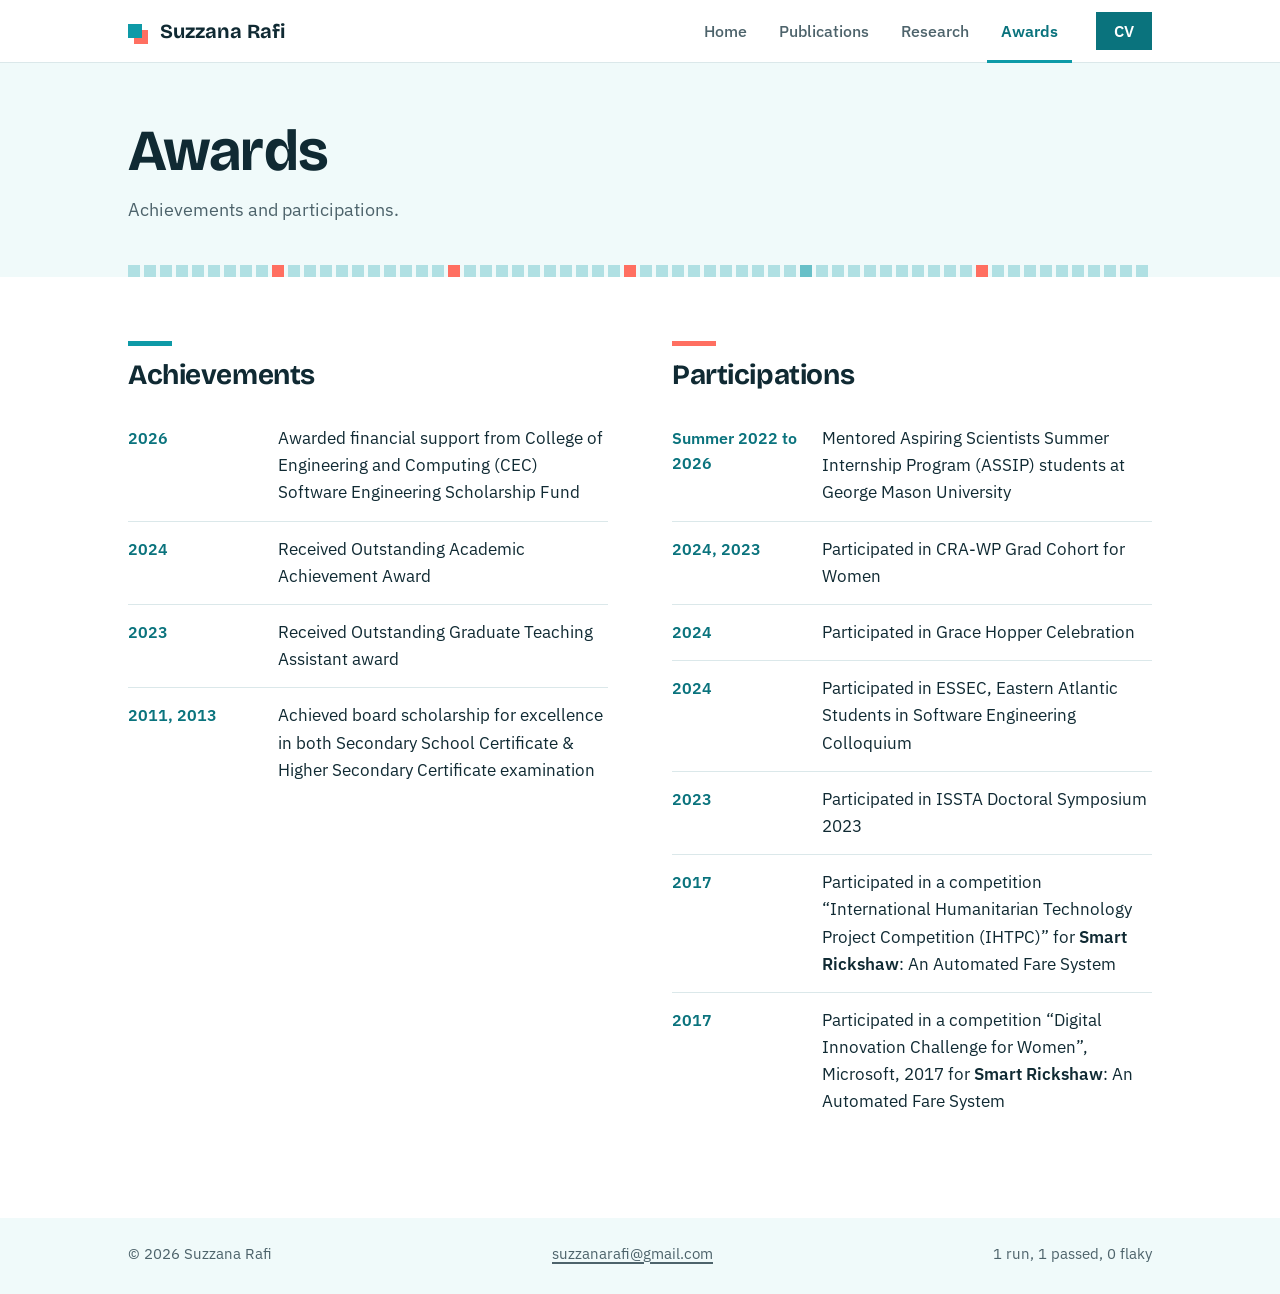
==== awards.html @ 26b9f274 "Add files via upload" ====
<!DOCTYPE html>
<html lang="en">
<head>
<meta charset="UTF-8">
<meta name="viewport" content="width=device-width, initial-scale=1.0">
<title>Awards | Suzzana Rafi</title>
<meta name="description" content="Achievements and participations of Suzzana Rafi.">
<link rel="icon" href="data:image/svg+xml,%3Csvg xmlns='http://www.w3.org/2000/svg' viewBox='0 0 32 32'%3E%3Crect x='10' y='10' width='20' height='20' fill='%23ff6f61'/%3E%3Crect x='2' y='2' width='20' height='20' fill='%230e9aa7'/%3E%3C/svg%3E">
<link rel="preconnect" href="https://fonts.googleapis.com">
<link rel="preconnect" href="https://fonts.gstatic.com" crossorigin>
<link href="https://fonts.googleapis.com/css2?family=Bricolage+Grotesque:opsz,wght@12..96,400..800&amp;family=IBM+Plex+Sans:ital,wght@0,400;0,500;0,600;1,400&amp;display=swap" rel="stylesheet">
<link rel="stylesheet" href="style.css">
</head>
<body>

<header class="top">
  <div class="wrap top-in">
    <a class="brand" href="index.html"><span class="brand-mark" aria-hidden="true"></span>Suzzana Rafi</a>
    <nav class="tabs" aria-label="Main">
        <a href="index.html">Home</a>
        <a href="publications.html">Publications</a>
        <a href="research.html">Research</a>
        <a href="awards.html" aria-current="page">Awards</a>
    </nav>
    <a class="cv-link" href="Suzzana_Rafi_CV.pdf">CV</a>
  </div>
</header>

<main>
<section class="band">
  <div class="wrap">
    <h1>Awards</h1>
    <p>Achievements and participations.</p>
    <div class="runs" aria-hidden="true"></div>
  </div>
</section>

<section class="section">
  <div class="wrap split">
    <div>
      <div class="sec-head"><h2>Achievements</h2></div>
    <ul class="rows">
      <li><span class="when">2026</span><span class="what">Awarded financial support from College of Engineering and Computing (CEC) Software Engineering Scholarship Fund</span></li>
      <li><span class="when">2024</span><span class="what">Received Outstanding Academic Achievement Award</span></li>
      <li><span class="when">2023</span><span class="what">Received Outstanding Graduate Teaching Assistant award</span></li>
      <li><span class="when">2011, 2013</span><span class="what">Achieved board scholarship for excellence in both Secondary School Certificate &amp; Higher Secondary Certificate examination</span></li>
    </ul>
    </div>
    <div>
      <div class="sec-head alt"><h2>Participations</h2></div>
    <ul class="rows">
      <li><span class="when">Summer 2022 to 2026</span><span class="what">Mentored Aspiring Scientists Summer Internship Program (ASSIP) students at George Mason University</span></li>
      <li><span class="when">2024, 2023</span><span class="what">Participated in CRA-WP Grad Cohort for Women</span></li>
      <li><span class="when">2024</span><span class="what">Participated in Grace Hopper Celebration</span></li>
      <li><span class="when">2024</span><span class="what">Participated in ESSEC, Eastern Atlantic Students in Software Engineering Colloquium</span></li>
      <li><span class="when">2023</span><span class="what">Participated in ISSTA Doctoral Symposium 2023</span></li>
      <li><span class="when">2017</span><span class="what">Participated in a competition &ldquo;International Humanitarian Technology Project Competition (IHTPC)&rdquo; for <b>Smart Rickshaw</b>: An Automated Fare System</span></li>
      <li><span class="when">2017</span><span class="what">Participated in a competition &ldquo;Digital Innovation Challenge for Women&rdquo;, Microsoft, 2017 for <b>Smart Rickshaw</b>: An Automated Fare System</span></li>
    </ul>
    </div>
  </div>
</section>
</main>

<footer class="foot">
  <div class="wrap foot-in">
    <span>&copy; 2026 Suzzana Rafi</span>
    <a href="mailto:suzzanarafi@gmail.com">suzzanarafi@gmail.com</a>
    <span>1 run, 1 passed, 0 flaky</span>
  </div>
</footer>

<script src="site.js"></script>
</body>
</html>
---- style.css ----
/* Suzzana Rafi — site styles
   To change the colours, edit the values in :root below. */

:root {
  --primary: #0e9aa7;        /* teal: tabs, buttons, links */
  --primary-deep: #0a737d;   /* teal for text on white */
  --primary-tint: #dff5f6;
  --accent: #ff6f61;         /* coral: small highlights */
  --accent-deep: #bd4034;
  --accent-tint: #ffe5e1;
  --ink: #102a33;
  --ink-soft: #4d636b;
  --line: #dbe8ea;
  --bg: #ffffff;
  --band: #f0fafa;
  --display: "Bricolage Grotesque", "IBM Plex Sans", system-ui, sans-serif;
  --body: "IBM Plex Sans", system-ui, -apple-system, "Segoe UI", sans-serif;
  color-scheme: light;
}

* { box-sizing: border-box; margin: 0; padding: 0; }

html { -webkit-text-size-adjust: 100%; }

body {
  background: var(--bg);
  color: var(--ink);
  font-family: var(--body);
  font-size: 17px;
  line-height: 1.6;
  min-height: 100vh;
  display: flex;
  flex-direction: column;
}

main { flex: 1; }

.wrap {
  width: 100%;
  max-width: 1080px;
  margin: 0 auto;
  padding: 0 28px;
}

a { color: var(--primary-deep); text-decoration-thickness: 1.5px; text-underline-offset: 3px; }
a:hover { color: var(--accent-deep); }
a:focus-visible, button:focus-visible { outline: 3px solid var(--accent); outline-offset: 2px; }

h1, h2, h3 { font-family: var(--display); line-height: 1.12; letter-spacing: -0.015em; }

/* ---------- Top bar and tabs ---------- */

.top {
  position: sticky;
  top: 0;
  z-index: 10;
  background: var(--bg);
  border-bottom: 1px solid var(--line);
}

.top-in {
  display: flex;
  align-items: stretch;
  gap: 24px;
  min-height: 62px;
}

.brand {
  display: flex;
  align-items: center;
  gap: 10px;
  font-family: var(--display);
  font-weight: 700;
  font-size: 20px;
  color: var(--ink);
  text-decoration: none;
  white-space: nowrap;
}
.brand:hover { color: var(--ink); }
.brand-mark {
  width: 14px;
  height: 14px;
  background: var(--primary);
  box-shadow: 6px 6px 0 var(--accent);
  margin-right: 8px;
}

.tabs {
  display: flex;
  align-items: stretch;
  gap: 4px;
  margin-left: auto;
}
.tabs a {
  display: flex;
  align-items: center;
  padding: 3px 14px 0;
  font-size: 16px;
  font-weight: 500;
  color: var(--ink-soft);
  text-decoration: none;
  white-space: nowrap;
  border-bottom: 3px solid transparent;
  margin-bottom: -1px;
}
.tabs a:hover { color: var(--primary-deep); background: var(--band); }
.tabs a[aria-current="page"] {
  color: var(--primary-deep);
  font-weight: 600;
  border-bottom-color: var(--primary);
}

.cv-link {
  align-self: center;
  padding: 7px 18px;
  background: var(--primary-deep);
  font-size: 15.5px;
  font-weight: 600;
  color: #fff;
  text-decoration: none;
  white-space: nowrap;
}
.cv-link:hover { background: var(--ink); color: #fff; }

/* ---------- Test-run strip ---------- */

.runs {
  display: flex;
  gap: 4px;
  height: 12px;
  overflow: hidden;
}
.runs i {
  flex: none;
  width: 12px;
  height: 12px;
  background: var(--primary);
  opacity: 0.28;
  transition: background 0.3s, opacity 0.3s;
}
.runs i.flaky { opacity: 0.6; }
.runs i.off { background: var(--accent); opacity: 1; }

/* ---------- Page band (inner pages) ---------- */

.band {
  background: var(--band);
  padding: 56px 0 0;
}
.band h1 {
  font-size: clamp(38px, 6vw, 58px);
  font-weight: 700;
}
.band p {
  margin-top: 12px;
  max-width: 62ch;
  color: var(--ink-soft);
  font-size: 18px;
}
.band .runs { margin-top: 40px; }

/* ---------- Home hero ---------- */

.hero {
  background: var(--band);
  padding: 72px 0 0;
}

.hero-grid {
  display: grid;
  grid-template-columns: minmax(0, 1.5fr) minmax(0, 1fr);
  gap: 72px;
  align-items: center;
}

.kicker {
  font-size: 16px;
  font-weight: 600;
  color: var(--primary-deep);
  margin-bottom: 14px;
}

.hero h1 {
  font-size: clamp(48px, 8vw, 86px);
  font-weight: 700;
  letter-spacing: -0.03em;
  line-height: 1;
  margin-bottom: 26px;
}

.hero p { max-width: 58ch; }
.hero p + p { margin-top: 14px; }
.hero p.lede { font-size: 19px; }

mark {
  background: linear-gradient(transparent 58%, var(--accent-tint) 58%);
  color: inherit;
  font-weight: 600;
  padding: 0 2px;
}

.facts {
  display: flex;
  flex-wrap: wrap;
  gap: 8px 28px;
  margin-top: 22px;
  font-size: 16px;
}
.facts dt { display: inline; color: var(--ink-soft); }
.facts dd { display: inline; font-weight: 600; }

.actions {
  display: flex;
  flex-wrap: wrap;
  gap: 10px;
  margin-top: 28px;
}

.btn {
  display: inline-block;
  padding: 9px 18px;
  background: var(--bg);
  color: var(--primary-deep);
  font-size: 15.5px;
  font-weight: 600;
  text-decoration: none;
  box-shadow: inset 0 0 0 1.5px var(--primary);
}
.btn:hover { background: var(--primary-tint); color: var(--primary-deep); }
.btn.solid { background: var(--primary-deep); color: #fff; box-shadow: none; }
.btn.solid:hover { background: var(--ink); color: #fff; }

.portrait {
  position: relative;
  margin: 18px 22px 22px 18px;
}
.portrait::before,
.portrait::after {
  content: "";
  position: absolute;
  z-index: 0;
}
.portrait::before {
  right: -22px;
  bottom: -22px;
  width: 72%;
  height: 72%;
  background: var(--primary);
}
.portrait::after {
  left: -18px;
  top: -18px;
  width: 84px;
  height: 84px;
  background: var(--accent);
}
.portrait img {
  position: relative;
  z-index: 1;
  display: block;
  width: 100%;
  height: auto;
  aspect-ratio: 4 / 5;
  object-fit: cover;
}

.hero .runs { margin-top: 72px; }

/* ---------- Sections ---------- */

.section { padding: 64px 0; }
.section + .section { padding-top: 0; }

.sec-head {
  display: flex;
  align-items: flex-end;
  justify-content: space-between;
  gap: 16px;
  flex-wrap: wrap;
  margin-bottom: 20px;
}
.sec-head h2 { font-size: 28px; font-weight: 700; }
.sec-head h2::before {
  content: "";
  display: block;
  width: 44px;
  height: 5px;
  margin-bottom: 14px;
  background: var(--primary);
}
.sec-head.alt h2::before { background: var(--accent); }
.sec-head a { font-size: 15.5px; font-weight: 600; }
.sec-head.bar { align-items: center; padding-bottom: 18px; border-bottom: 1px solid var(--line); margin-bottom: 0; }

.split {
  display: grid;
  grid-template-columns: repeat(2, minmax(0, 1fr));
  gap: 64px;
}

/* Timelines */

.rows { list-style: none; }
.rows li {
  display: grid;
  grid-template-columns: 132px minmax(0, 1fr);
  gap: 18px;
  padding: 14px 0;
  border-bottom: 1px solid var(--line);
}
.rows li:last-child { border-bottom: 0; }
.rows .when {
  font-weight: 600;
  font-size: 15.5px;
  font-variant-numeric: tabular-nums;
  color: var(--primary-deep);
  padding-top: 1px;
}
.rows .what b { font-weight: 600; }
.rows .where { display: block; color: var(--ink-soft); font-size: 15.5px; }

/* Tags */

.tags { display: flex; flex-wrap: wrap; gap: 8px; list-style: none; }
.tags li {
  padding: 5px 12px;
  font-size: 15.5px;
  background: var(--primary-tint);
  color: var(--ink);
}

/* ---------- Publications ---------- */

.filters { display: flex; flex-wrap: wrap; gap: 8px; }
.filters button {
  font: inherit;
  font-size: 15.5px;
  font-weight: 600;
  padding: 8px 16px;
  border: 0;
  background: var(--primary-tint);
  color: var(--primary-deep);
  cursor: pointer;
}
.filters button:hover { background: var(--accent-tint); }
.filters button[aria-pressed="true"] { background: var(--primary-deep); color: #fff; }
#pub-count { color: var(--ink-soft); font-size: 15.5px; }

.pubs { list-style: none; }
.pub {
  display: grid;
  grid-template-columns: 150px minmax(0, 1fr);
  gap: 28px;
  padding: 26px 0;
  border-bottom: 1px solid var(--line);
}
.pub:last-child { border-bottom: 0; }
.pub[hidden] { display: none; }

.venue-tag {
  display: inline-block;
  padding: 4px 11px;
  background: var(--primary-tint);
  color: var(--primary-deep);
  font-family: var(--display);
  font-weight: 700;
  font-size: 15.5px;
  white-space: nowrap;
}
.pub h3 { font-size: 21px; font-weight: 700; line-height: 1.25; margin-bottom: 8px; }
.pub .authors { font-size: 16px; color: var(--ink-soft); }
.pub .authors b { color: var(--ink); font-weight: 600; }
.pub .venue { font-size: 16px; font-style: italic; color: var(--ink-soft); margin-top: 2px; }

.links { display: flex; flex-wrap: wrap; gap: 8px; margin-top: 14px; }
.links a {
  padding: 4px 13px;
  font-size: 15px;
  font-weight: 600;
  color: var(--primary-deep);
  text-decoration: none;
  box-shadow: inset 0 0 0 1.5px var(--primary);
}
.links a:hover { background: var(--primary-tint); color: var(--primary-deep); }
.links a.main { background: var(--primary-deep); color: #fff; box-shadow: none; }
.links a.main:hover { background: var(--ink); color: #fff; }

.pubs.compact .pub { padding: 20px 0; }
.pubs.compact .pub h3 { font-size: 19px; margin-bottom: 4px; }
.pubs.compact .links { margin-top: 10px; }

/* ---------- Research ---------- */

.work { list-style: none; counter-reset: work; }
.work > li {
  counter-increment: work;
  display: grid;
  grid-template-columns: 150px minmax(0, 1fr);
  gap: 28px;
  padding: 32px 0;
  border-bottom: 1px solid var(--line);
}
.work > li:last-child { border-bottom: 0; }
.work > li::before {
  content: counter(work, decimal-leading-zero);
  font-family: var(--display);
  font-weight: 700;
  font-size: 52px;
  line-height: 0.9;
  color: var(--primary);
}
.work .theme {
  font-size: 15px;
  font-weight: 600;
  color: var(--accent-deep);
  margin-bottom: 6px;
}
.work h3 { font-size: 22px; font-weight: 700; line-height: 1.25; margin-bottom: 10px; }
.work p { max-width: 68ch; }
.work .links { margin-top: 16px; }

/* ---------- Footer ---------- */

.foot {
  margin-top: 24px;
  background: var(--band);
  padding: 24px 0 28px;
  font-size: 15px;
  color: var(--ink-soft);
}
.foot-in { display: flex; flex-wrap: wrap; justify-content: space-between; gap: 8px 24px; }
.foot a { color: var(--ink-soft); }

/* ---------- Narrow screens ---------- */

@media (max-width: 900px) {
  .top-in { flex-wrap: wrap; gap: 0 16px; }
  .brand { min-height: 54px; }
  .cv-link { margin-left: auto; }
  .tabs {
    order: 3;
    width: calc(100% + 56px);
    margin: 0 -28px;
    padding: 0 14px;
    overflow-x: auto;
    border-top: 1px solid var(--line);
    scrollbar-width: none;
  }
  .tabs::-webkit-scrollbar { display: none; }
  .tabs a { min-height: 44px; margin-bottom: 0; }
  .hero { padding-top: 44px; }
  .hero-grid { grid-template-columns: minmax(0, 1fr); gap: 40px; }
  .portrait { order: -1; max-width: 300px; }
  .split { grid-template-columns: minmax(0, 1fr); gap: 56px; }
}

@media (max-width: 640px) {
  .wrap { padding: 0 16px; }
  .tabs { width: calc(100% + 32px); margin: 0 -16px; padding: 0 4px; }
  .tabs a { padding: 3px 12px 0; }
  .section { padding: 48px 0; }
  .pub, .work > li { grid-template-columns: minmax(0, 1fr); gap: 12px; }
  .work > li::before { font-size: 40px; }
  .rows li { grid-template-columns: minmax(0, 1fr); gap: 2px; }
}

@media print {
  .top { position: static; }
  .runs, .filters { display: none; }
}
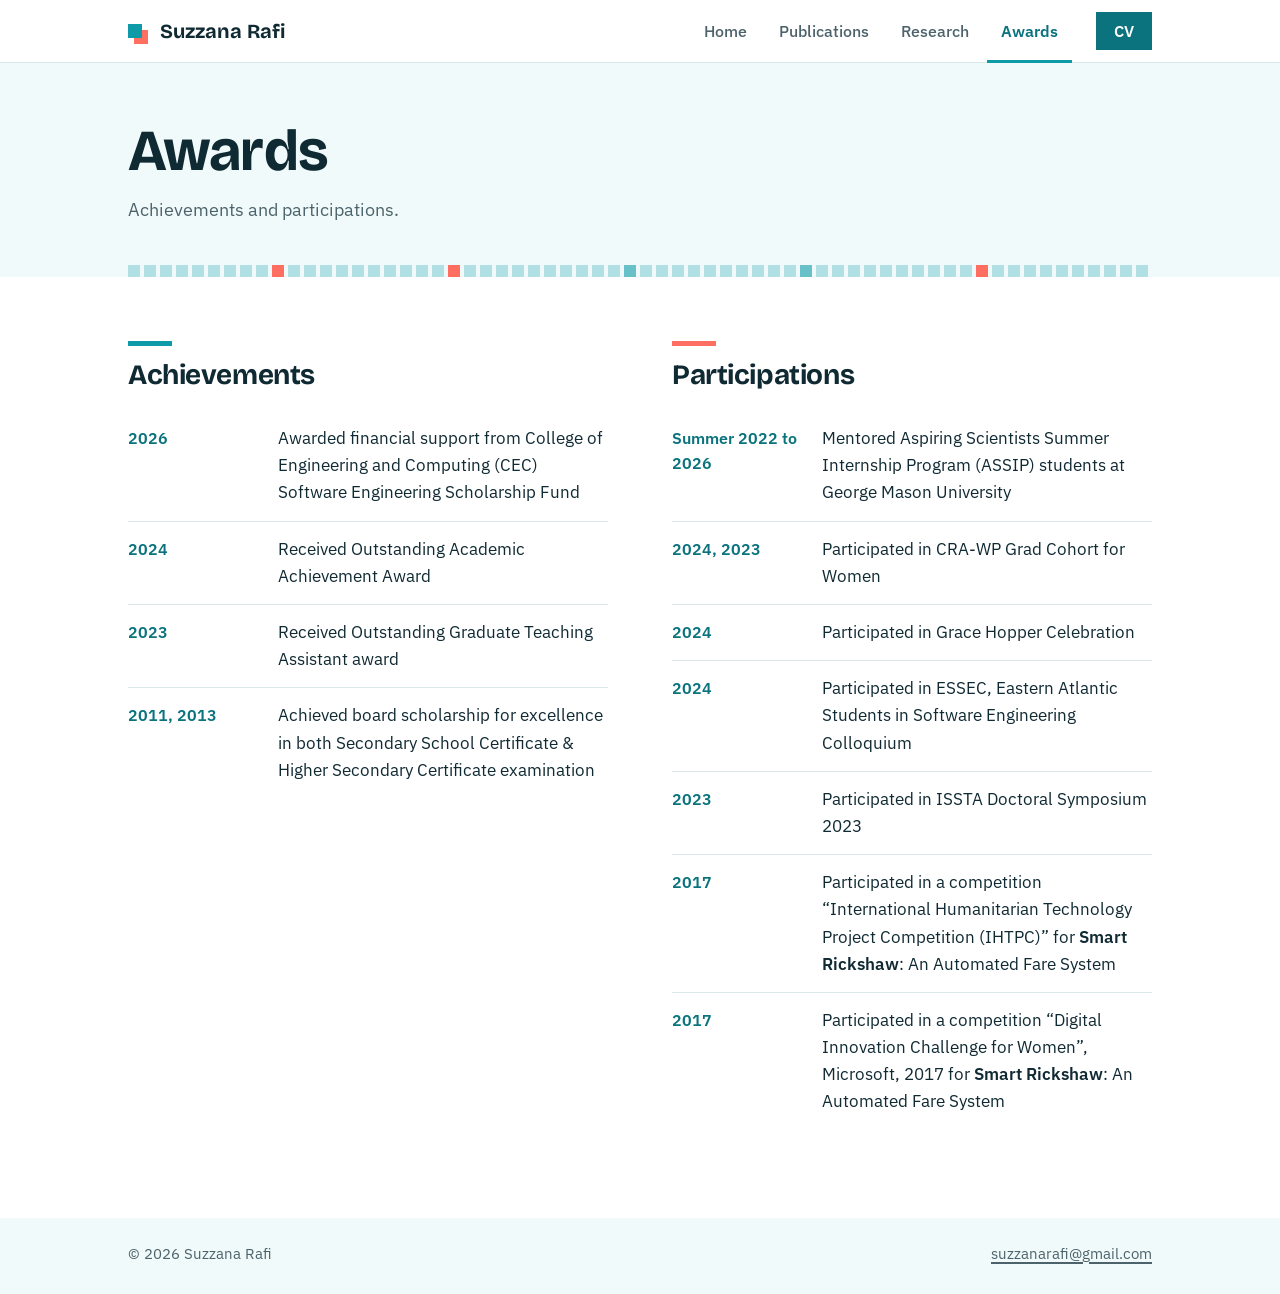
==== commit 5227fc47: "Add files via upload" ====
--- a/awards.html
+++ b/awards.html
@@ -66,7 +66,6 @@
   <div class="wrap foot-in">
     <span>&copy; 2026 Suzzana Rafi</span>
     <a href="mailto:suzzanarafi@gmail.com">suzzanarafi@gmail.com</a>
-    <span>1 run, 1 passed, 0 flaky</span>
   </div>
 </footer>
 
